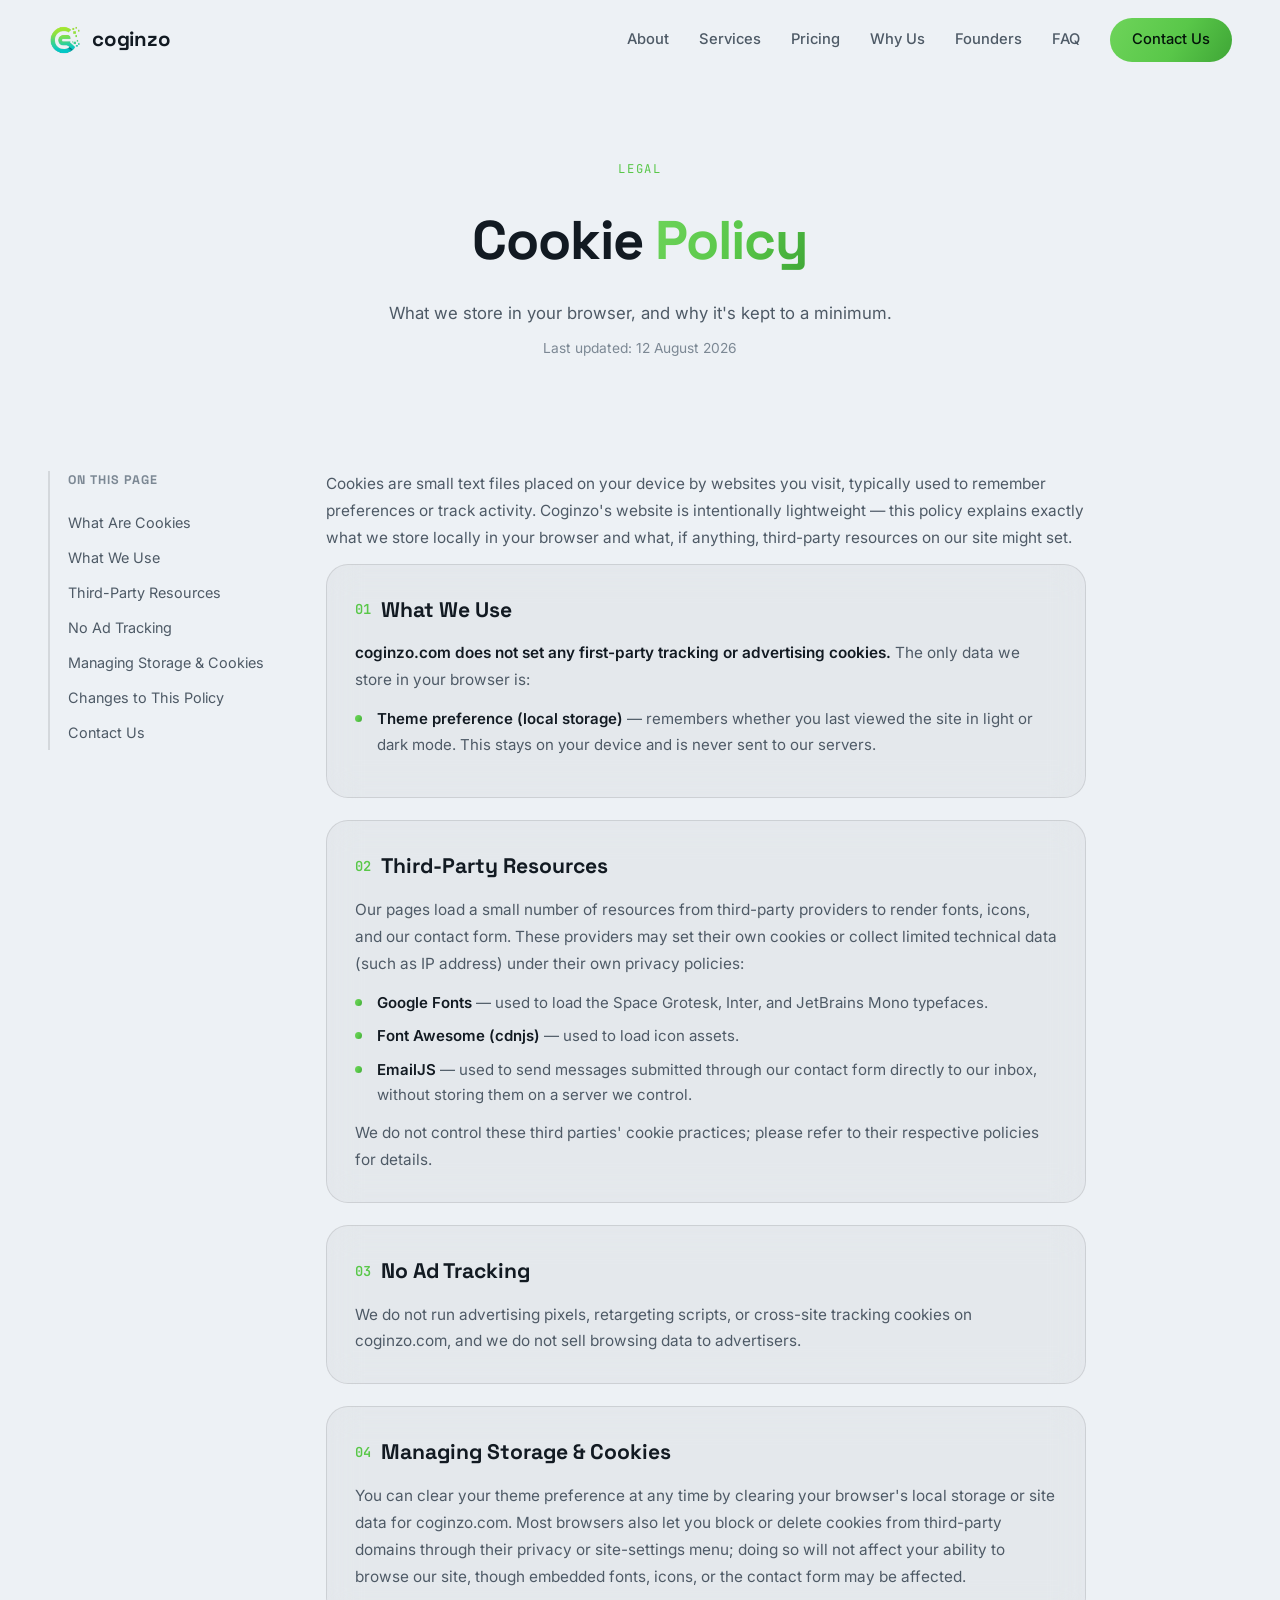
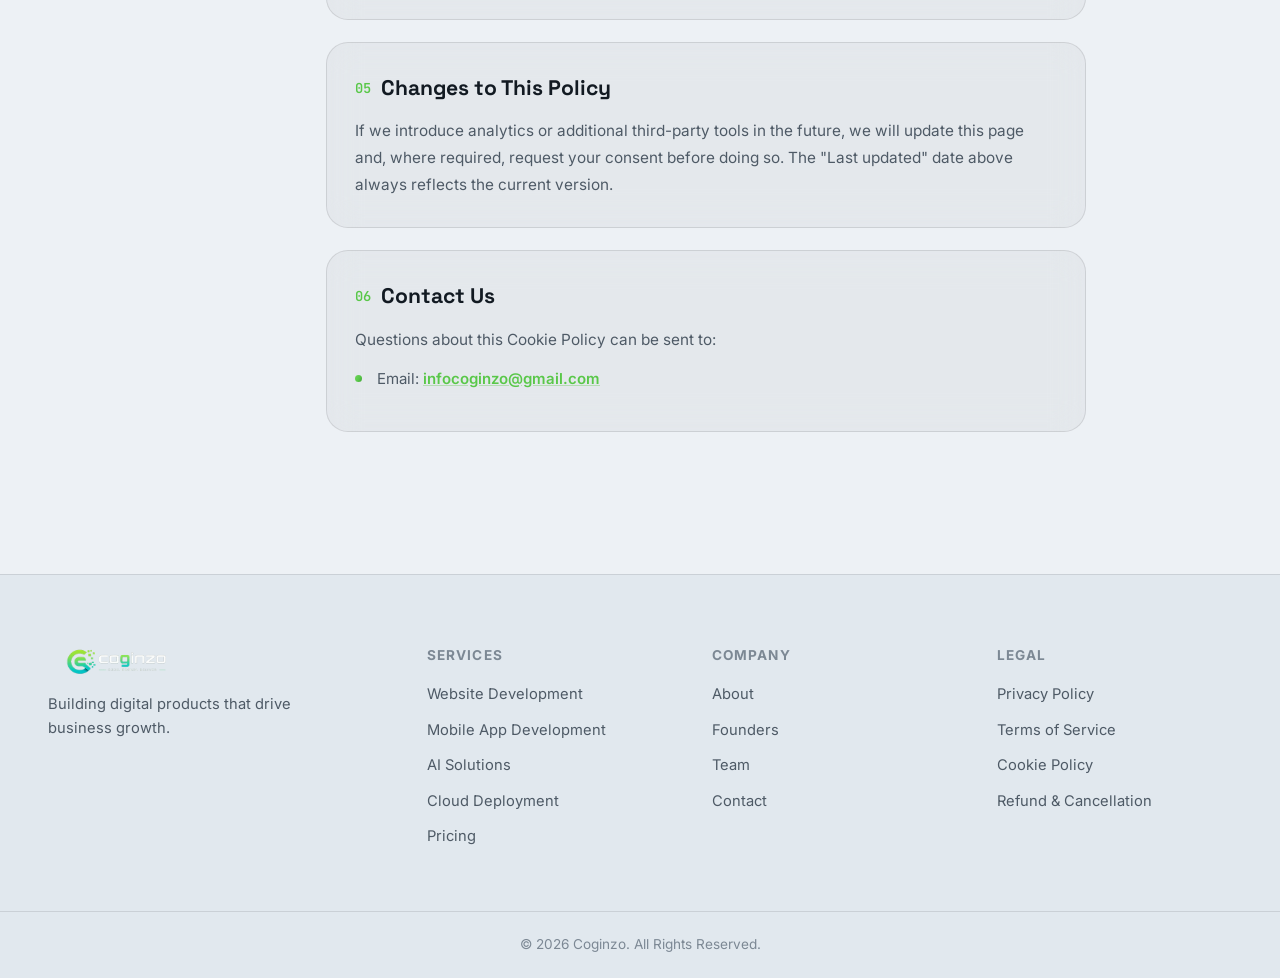
==== coginzo main/cookie-policy.html @ 34d9ed1b "Add files via upload" ====
<!DOCTYPE html>
<html lang="en">
<head>
<meta charset="UTF-8">
<meta name="viewport" content="width=device-width, initial-scale=1.0">
<script>
(function(){
  var saved = localStorage.getItem("coginzo-theme");
  var theme = saved || (window.matchMedia && window.matchMedia("(prefers-color-scheme: dark)").matches ? "dark" : "light");
  document.documentElement.setAttribute("data-theme", theme);
})();
</script>
<title>Cookie Policy | Coginzo</title>
<meta name="description" content="Learn what cookies and local storage Coginzo's website uses, why, and how to control them.">
<meta name="robots" content="index, follow">
<link rel="canonical" href="https://coginzo.com/cookie-policy.html">
<meta property="og:title" content="Cookie Policy | Coginzo">
<meta property="og:description" content="What cookies and local storage Coginzo's website uses, and how to control them.">
<meta property="og:type" content="website">
<meta property="og:url" content="https://coginzo.com/cookie-policy.html">
<meta property="og:image" content="https://coginzo.com/assets/logo/logo-icon-square.png">
<meta name="twitter:card" content="summary_large_image">
<meta name="twitter:title" content="Cookie Policy | Coginzo">
<meta name="twitter:description" content="What cookies and local storage Coginzo's website uses, and how to control them.">
<meta name="twitter:image" content="https://coginzo.com/assets/logo/logo-icon-square.png">
<link rel="icon" type="image/png" href="assets/logo/logo-icon-square.png">
<link rel="preconnect" href="https://fonts.googleapis.com">
<link rel="preconnect" href="https://fonts.gstatic.com" crossorigin>
<link href="https://fonts.googleapis.com/css2?family=Space+Grotesk:wght@400;500;600;700&family=Inter:wght@400;500;600;700;800&family=JetBrains+Mono:wght@400;500&display=swap" rel="stylesheet">
<link rel="stylesheet" href="https://cdnjs.cloudflare.com/ajax/libs/font-awesome/6.6.0/css/all.min.css">
<link rel="stylesheet" href="css/style.css">
<script type="application/ld+json">
{
  "@context": "https://schema.org",
  "@type": "BreadcrumbList",
  "itemListElement": [
    { "@type": "ListItem", "position": 1, "name": "Home", "item": "https://coginzo.com/" },
    { "@type": "ListItem", "position": 2, "name": "Cookie Policy", "item": "https://coginzo.com/cookie-policy.html" }
  ]
}
</script>
</head>
<body>

<div class="cursor-glow" id="cursorGlow" aria-hidden="true"></div>
<div class="scroll-progress" id="scrollProgress" aria-hidden="true"></div>

<div class="loader" id="loader" aria-hidden="true">
  <svg class="loader-mark" viewBox="0 0 60 60" fill="none">
    <circle cx="30" cy="30" r="26" stroke="url(#loaderGrad)" stroke-width="3" stroke-linecap="round" stroke-dasharray="140 200"/>
    <defs>
      <linearGradient id="loaderGrad" x1="0" y1="0" x2="60" y2="60">
        <stop offset="0%" stop-color="#6ED45A"/>
        <stop offset="55%" stop-color="#59C749"/>
        <stop offset="100%" stop-color="#3FA636"/>
      </linearGradient>
    </defs>
  </svg>
</div>

<!-- ============ NAV ============ -->
<header class="nav" id="siteNav">
  <div class="nav-inner">
    <a href="index.html#top" class="brand" aria-label="Coginzo home">
      <img src="assets/logo/logo-icon-square.png" alt="Coginzo" class="brand-mark">
      <span class="brand-word">coginzo</span>
    </a>

    <nav class="nav-links" id="navLinks">
      <a href="index.html#about">About</a>
      <a href="service.html#services">Services</a>
      <a href="service.html#pricing">Pricing</a>
      <a href="index.html#why">Why Us</a>
      <a href="index.html#founders">Founders</a>
      <a href="index.html#faq">FAQ</a>
      <a href="index.html#contact" class="nav-cta">Contact Us</a>
    </nav>

    <button class="menu-toggle" id="menuToggle" aria-label="Toggle menu" aria-expanded="false">
      <span></span><span></span><span></span>
    </button>
  </div>
</header>

<!-- ============ PAGE HERO ============ -->
<section class="page-hero container" id="top">
  <span class="eyebrow">Legal</span>
  <h1>Cookie <span class="grad-text">Policy</span></h1>
  <p>What we store in your browser, and why it's kept to a minimum.</p>
  <span class="legal-updated">Last updated: 12 August 2026</span>
</section>

<!-- ============ CONTENT ============ -->
<section class="section" style="padding-top:40px;">
  <div class="container">
    <div class="legal-layout">

      <aside class="legal-toc" data-reveal>
        <span>On this page</span>
        <a href="#what-are-cookies">What Are Cookies</a>
        <a href="#what-we-use">What We Use</a>
        <a href="#third-party">Third-Party Resources</a>
        <a href="#no-ad-tracking">No Ad Tracking</a>
        <a href="#manage">Managing Storage &amp; Cookies</a>
        <a href="#changes-cookie">Changes to This Policy</a>
        <a href="#contact-cookie">Contact Us</a>
      </aside>

      <article class="legal-content">

        <p class="legal-intro" id="what-are-cookies">Cookies are small text files placed on your device by websites you visit, typically used to remember preferences or track activity. Coginzo's website is intentionally lightweight — this policy explains exactly what we store locally in your browser and what, if anything, third-party resources on our site might set.</p>

        <div class="glass-card" id="what-we-use" data-reveal>
          <h2><span class="legal-num">01</span> What We Use</h2>
          <p><strong>coginzo.com does not set any first-party tracking or advertising cookies.</strong> The only data we store in your browser is:</p>
          <ul>
            <li><strong>Theme preference (local storage)</strong> — remembers whether you last viewed the site in light or dark mode. This stays on your device and is never sent to our servers.</li>
          </ul>
        </div>

        <div class="glass-card" id="third-party" data-reveal>
          <h2><span class="legal-num">02</span> Third-Party Resources</h2>
          <p>Our pages load a small number of resources from third-party providers to render fonts, icons, and our contact form. These providers may set their own cookies or collect limited technical data (such as IP address) under their own privacy policies:</p>
          <ul>
            <li><strong>Google Fonts</strong> — used to load the Space Grotesk, Inter, and JetBrains Mono typefaces.</li>
            <li><strong>Font Awesome (cdnjs)</strong> — used to load icon assets.</li>
            <li><strong>EmailJS</strong> — used to send messages submitted through our contact form directly to our inbox, without storing them on a server we control.</li>
          </ul>
          <p>We do not control these third parties' cookie practices; please refer to their respective policies for details.</p>
        </div>

        <div class="glass-card" id="no-ad-tracking" data-reveal>
          <h2><span class="legal-num">03</span> No Ad Tracking</h2>
          <p>We do not run advertising pixels, retargeting scripts, or cross-site tracking cookies on coginzo.com, and we do not sell browsing data to advertisers.</p>
        </div>

        <div class="glass-card" id="manage" data-reveal>
          <h2><span class="legal-num">04</span> Managing Storage &amp; Cookies</h2>
          <p>You can clear your theme preference at any time by clearing your browser's local storage or site data for coginzo.com. Most browsers also let you block or delete cookies from third-party domains through their privacy or site-settings menu; doing so will not affect your ability to browse our site, though embedded fonts, icons, or the contact form may be affected.</p>
        </div>

        <div class="glass-card" id="changes-cookie" data-reveal>
          <h2><span class="legal-num">05</span> Changes to This Policy</h2>
          <p>If we introduce analytics or additional third-party tools in the future, we will update this page and, where required, request your consent before doing so. The "Last updated" date above always reflects the current version.</p>
        </div>

        <div class="glass-card" id="contact-cookie" data-reveal>
          <h2><span class="legal-num">06</span> Contact Us</h2>
          <p>Questions about this Cookie Policy can be sent to:</p>
          <ul>
            <li>Email: <a href="mailto:infocoginzo@gmail.com">infocoginzo@gmail.com</a></li>
          </ul>
        </div>

      </article>
    </div>
  </div>
</section>

<!-- ============ FOOTER ============ -->
<footer class="footer">
  <div class="container footer-grid">
    <div class="footer-brand">
      <a href="index.html#top" class="brand">
        <img src="assets/logo/logo-horizontal.png" alt="Coginzo — Code. Design. Deliver." class="footer-logo">
      </a>
      <p>Building digital products that drive business growth.</p>
    </div>

    <div class="footer-links">
      <h4>Services</h4>
      <a href="service.html#services">Website Development</a>
      <a href="service.html#services">Mobile App Development</a>
      <a href="service.html#services">AI Solutions</a>
      <a href="service.html#services">Cloud Deployment</a>
      <a href="service.html#pricing">Pricing</a>
    </div>

    <div class="footer-links">
      <h4>Company</h4>
      <a href="index.html#about">About</a>
      <a href="index.html#founders">Founders</a>
      <a href="index.html#team">Team</a>
      <a href="index.html#contact">Contact</a>
    </div>

    <div class="footer-links">
      <h4>Legal</h4>
      <a href="privacy-policy.html">Privacy Policy</a>
      <a href="terms-of-service.html">Terms of Service</a>
      <a href="cookie-policy.html">Cookie Policy</a>
      <a href="refund-policy.html">Refund &amp; Cancellation</a>
    </div>
  </div>
  <div class="footer-bottom">
    <div class="container">
      <p>© 2026 Coginzo. All Rights Reserved.</p>
    </div>
  </div>
</footer>

<button class="back-to-top" id="backToTop" aria-label="Back to top">↑</button>

<script src="js/script.js"></script>
</body>
</html>
---- coginzo main/css/style.css ----
/* ===================== Tokens ===================== */
:root{
  --bg: #EDF1F5;
  --bg-rgb: 237,241,245;
  --bg-alt: #E1E8EE;
  --surface: rgba(0,0,0,0.035);
  --surface-strong: rgba(0,0,0,0.06);
  --border: rgba(0,0,0,0.1);
  --text: #121A22;
  --text-dim: #4E5A66;
  --text-faint: #7C8894;
  --neon: #6ED45A;
  --emerald: #59C749;
  --cyan: #3FA636;
  --grad: linear-gradient(120deg, var(--neon) 0%, var(--emerald) 55%, var(--cyan) 100%);
  --grad-soft: linear-gradient(120deg, rgba(89,199,73,0.16), rgba(63,166,54,0.16));
  --radius-lg: 22px;
  --radius-md: 14px;
  --radius-sm: 9px;
  --font-display: 'Space Grotesk', 'Inter', sans-serif;
  --font-body: 'Inter', sans-serif;
  --font-mono: 'JetBrains Mono', monospace;
  --shadow-glow: 0 0 60px rgba(89,199,73,0.14);
  --ease: cubic-bezier(.19,1,.22,1);
}

[data-theme="dark"]{
  --bg: #090909;
  --bg-rgb: 9,9,9;
  --bg-alt: #0d0f0d;
  --surface: rgba(255,255,255,0.035);
  --surface-strong: rgba(255,255,255,0.06);
  --border: rgba(255,255,255,0.09);
  --text: #f5f7f5;
  --text-dim: #a3aba3;
  --text-faint: #6f766f;
}

*{box-sizing:border-box; margin:0; padding:0;}
html{scroll-behavior:smooth;}
@media (prefers-reduced-motion: reduce){
  html{scroll-behavior:auto;}
  *{animation-duration:0.001ms !important; animation-iteration-count:1 !important; transition-duration:0.001ms !important; scroll-behavior:auto !important;}
}

body{
  background:var(--bg);
  color:var(--text);
  font-family:var(--font-body);
  line-height:1.6;
  overflow-x:hidden;
  -webkit-font-smoothing:antialiased;
  transition:background 0.35s var(--ease), color 0.35s var(--ease);
}

img{max-width:100%; display:block;}
a{color:inherit; text-decoration:none;}
ul{list-style:none;}
button{font-family:inherit; cursor:pointer; border:none; background:none; color:inherit;}
input,textarea{font-family:inherit;}

.container{max-width:1240px; margin:0 auto; padding:0 28px;}
.container-narrow{max-width:820px;}

::selection{background:var(--emerald); color:#03170a;}

:focus-visible{
  outline:2px solid var(--neon);
  outline-offset:3px;
  border-radius:4px;
}

/* ===================== Utility ===================== */
.grad-text{
  background:var(--grad);
  -webkit-background-clip:text;
  background-clip:text;
  color:transparent;
}

.btn{
  display:inline-flex; align-items:center; justify-content:center;
  padding:14px 30px;
  border-radius:100px;
  font-weight:600;
  font-size:0.95rem;
  letter-spacing:0.01em;
  transition:transform 0.35s var(--ease), box-shadow 0.35s var(--ease), background 0.35s var(--ease);
  white-space:nowrap;
}
.btn-primary{
  background:var(--grad);
  color:#04150a;
  box-shadow:0 0 0 0 rgba(89,199,73,0);
}
.btn-primary:hover{
  transform:translateY(-2px);
  box-shadow:0 12px 34px rgba(89,199,73,0.28);
}
.btn-ghost{
  background:var(--surface);
  border:1px solid var(--border);
  color:var(--text);
  backdrop-filter:blur(12px);
}
.btn-ghost:hover{
  border-color:rgba(110,212,90,0.4);
  transform:translateY(-2px);
}
.btn-full{width:100%;}

.glass-card{
  background:var(--surface);
  border:1px solid var(--border);
  border-radius:var(--radius-lg);
  backdrop-filter:blur(16px);
  -webkit-backdrop-filter:blur(16px);
  transition:transform 0.4s var(--ease), border-color 0.4s var(--ease), background 0.4s var(--ease);
}

/* ===================== Reveal on scroll ===================== */
[data-reveal]{
  opacity:0;
  transform:translateY(26px);
  transition:opacity 0.8s var(--ease), transform 0.8s var(--ease);
}
[data-reveal].in-view{
  opacity:1;
  transform:translateY(0);
}

/* ===================== Cursor glow ===================== */
.cursor-glow{
  position:fixed;
  width:420px; height:420px;
  border-radius:50%;
  pointer-events:none;
  z-index:2;
  background:radial-gradient(circle, rgba(89,199,73,0.10) 0%, rgba(63,166,54,0.05) 40%, transparent 70%);
  transform:translate(-50%,-50%);
  left:-500px; top:-500px;
  transition:left 0.12s linear, top 0.12s linear;
}
@media (max-width:900px){ .cursor-glow{display:none;} }

/* ===================== Scroll progress ===================== */
.scroll-progress{
  position:fixed; top:0; left:0; height:3px; width:0%;
  background:var(--grad);
  z-index:1000;
  transition:width 0.1s linear;
}

/* ===================== Loader ===================== */
.loader{
  position:fixed; inset:0; background:var(--bg);
  display:flex; align-items:center; justify-content:center;
  z-index:9999;
  transition:opacity 0.6s var(--ease), visibility 0.6s var(--ease);
}
.loader.hidden{opacity:0; visibility:hidden;}
.loader-mark{width:60px; height:60px; animation:spin 1.1s linear infinite;}
@keyframes spin{to{transform:rotate(360deg);}}

/* ===================== Nav ===================== */
.nav{
  position:fixed; top:0; left:0; right:0; z-index:500;
  padding:18px 0;
  transition:padding 0.35s var(--ease), background 0.35s var(--ease), border-color 0.35s var(--ease);
  border-bottom:1px solid transparent;
}
.nav.scrolled{
  padding:12px 0;
  background:rgba(var(--bg-rgb),0.72);
  backdrop-filter:blur(18px);
  -webkit-backdrop-filter:blur(18px);
  border-bottom:1px solid var(--border);
}
.nav-inner{
  max-width:1240px; margin:0 auto; padding:0 28px;
  display:flex; align-items:center; justify-content:space-between;
}
.brand{display:flex; align-items:center; gap:10px;}
.brand-mark{width:34px; height:34px; flex-shrink:0; object-fit:cover; border-radius:8px;}
.brand-word{font-family:var(--font-display); font-weight:700; font-size:1.28rem; letter-spacing:-0.01em;}
.footer-logo{height:34px; width:auto; object-fit:contain; border-radius:6px;}

.nav-links{display:flex; align-items:center; gap:30px;}
.nav-links a{
  font-size:0.92rem; color:var(--text-dim); font-weight:500;
  transition:color 0.25s var(--ease);
  position:relative;
}
.nav-links a:not(.nav-cta):after{
  content:''; position:absolute; left:0; bottom:-6px; width:0; height:1px;
  background:var(--grad); transition:width 0.3s var(--ease);
}
.nav-links a:not(.nav-cta):hover{color:var(--text);}
.nav-links a:not(.nav-cta):hover:after{width:100%;}
.nav-cta{
  background:var(--grad); color:#04150a !important; padding:10px 22px;
  border-radius:100px; font-weight:600;
}
.nav-cta:hover{transform:translateY(-2px);}

.theme-toggle{
  display:flex; align-items:center; justify-content:center;
  width:38px; height:38px; margin-left:14px; flex-shrink:0;
  border:1px solid var(--border); border-radius:50%;
  background:var(--surface); color:var(--text);
  transition:background 0.3s var(--ease), border-color 0.3s var(--ease), transform 0.3s var(--ease);
  position:relative;
}
.theme-toggle:hover{border-color:rgba(89,199,73,0.5); transform:translateY(-1px);}
.theme-icon{width:18px; height:18px; position:absolute; transition:opacity 0.25s var(--ease), transform 0.35s var(--ease);}
.theme-icon-moon{opacity:0; transform:rotate(-60deg) scale(0.6);}
.theme-icon-sun{opacity:1; transform:rotate(0deg) scale(1);}
[data-theme="dark"] .theme-icon-sun{opacity:0; transform:rotate(60deg) scale(0.6);}
[data-theme="dark"] .theme-icon-moon{opacity:1; transform:rotate(0deg) scale(1);}

.menu-toggle{
  display:none; flex-direction:column; gap:5px; width:26px; padding:6px;
}
.menu-toggle span{width:100%; height:2px; background:var(--text); border-radius:2px; transition:transform 0.3s var(--ease), opacity 0.3s var(--ease);}
.menu-toggle.open span:nth-child(1){transform:translateY(7px) rotate(45deg);}
.menu-toggle.open span:nth-child(2){opacity:0;}
.menu-toggle.open span:nth-child(3){transform:translateY(-7px) rotate(-45deg);}

/* ===================== Hero ===================== */
.hero{
  position:relative;
  min-height:100vh;
  display:flex; align-items:center;
  padding:140px 0 80px;
  overflow:hidden;
}
.hero-bg{position:absolute; inset:0; z-index:0;}
.hero-glow{
  position:absolute; border-radius:50%; filter:blur(90px); opacity:0.5;
  animation:drift 14s ease-in-out infinite alternate;
}
.glow-1{width:520px; height:520px; background:radial-gradient(circle, rgba(110,212,90,0.35), transparent 70%); top:-120px; left:-100px;}
.glow-2{width:600px; height:600px; background:radial-gradient(circle, rgba(63,166,54,0.28), transparent 70%); bottom:-160px; right:-140px; animation-delay:-6s;}
@keyframes drift{
  0%{transform:translate(0,0) scale(1);}
  100%{transform:translate(30px,-20px) scale(1.08);}
}
#particleCanvas{position:absolute; inset:0; width:100%; height:100%;}

.hero-inner{
  position:relative; z-index:2;
  display:grid; grid-template-columns:1.1fr 0.9fr; gap:60px; align-items:center;
}
.eyebrow{
  display:inline-block; font-family:var(--font-mono); font-size:0.76rem; letter-spacing:0.14em;
  text-transform:uppercase; color:var(--emerald); margin-bottom:18px;
}
.hero h1{
  font-family:var(--font-display); font-size:clamp(2.4rem, 5vw, 3.9rem);
  font-weight:700; line-height:1.08; letter-spacing:-0.02em; margin-bottom:22px;
}
.hero-sub{
  color:var(--text-dim); font-size:1.08rem; max-width:520px; margin-bottom:34px;
}
.hero-actions{display:flex; gap:16px; flex-wrap:wrap; margin-bottom:48px;}
.hero-trust{display:flex; gap:40px;}
.trust-item{display:flex; flex-direction:column;}
.trust-item strong{font-family:var(--font-display); font-size:1.6rem; background:var(--grad); -webkit-background-clip:text; background-clip:text; color:transparent;}
.trust-item span{font-size:0.82rem; color:var(--text-faint); margin-top:2px;}
a.trust-item{text-decoration:none; cursor:pointer; transition:transform .2s ease, opacity .2s ease;}
a.trust-item:hover{transform:translateY(-2px); opacity:0.85;}
a.trust-item:focus-visible{outline:2px solid var(--accent, #7c5cff); outline-offset:4px; border-radius:4px;}

.hero-visual{position:relative; display:flex; align-items:center; justify-content:center; height:460px;}
.orbit-wrap{position:relative; width:340px; height:340px;}
.orbit-ring{
  position:absolute; inset:0; border:1px solid var(--border); border-radius:50%;
}
.ring-1{animation:spin 22s linear infinite;}
.ring-2{inset:38px; animation:spin 30s linear infinite reverse;}
.ring-3{inset:76px; animation:spin 18s linear infinite;}
.ring-1{border-color:rgba(110,212,90,0.22);}
.ring-2{border-color:rgba(89,199,73,0.18);}
.ring-3{border-color:rgba(63,166,54,0.22);}
.orbit-core{
  position:absolute; inset:0; display:flex; align-items:center; justify-content:center;
}
.core-mark{
  width:150px; height:150px; object-fit:cover; border-radius:50%;
  filter:drop-shadow(0 0 40px rgba(89,199,73,0.35));
  animation:pulse 3.4s ease-in-out infinite;
  border:1px solid rgba(110,212,90,0.25);
}
@keyframes pulse{
  0%,100%{transform:scale(1);}
  50%{transform:scale(1.05);}
}
.float-icon{
  position:absolute; width:44px; height:44px; border-radius:50%;
  background:var(--surface); border:1px solid var(--border); backdrop-filter:blur(10px);
  display:flex; align-items:center; justify-content:center; font-size:1.1rem;
  color:var(--emerald); animation:float 6s ease-in-out infinite;
}
.icon-a{top:0; left:10%; animation-delay:0s;}
.icon-b{top:14%; right:0; animation-delay:-1.2s;}
.icon-c{bottom:10%; right:6%; animation-delay:-2.4s;}
.icon-d{bottom:0; left:16%; animation-delay:-3.6s;}
.icon-e{top:46%; left:-6%; animation-delay:-4.8s;}
@keyframes float{
  0%,100%{transform:translateY(0);}
  50%{transform:translateY(-14px);}
}

.scroll-cue{
  position:absolute; bottom:28px; left:50%; transform:translateX(-50%);
  width:26px; height:42px; border:1px solid var(--border); border-radius:20px;
  display:flex; justify-content:center; padding-top:8px; z-index:2;
}
.scroll-cue span{width:4px; height:8px; border-radius:2px; background:var(--grad); animation:scrollcue 1.8s ease-in-out infinite;}
@keyframes scrollcue{
  0%{transform:translateY(0); opacity:1;}
  100%{transform:translateY(14px); opacity:0;}
}

/* ===================== Section shell ===================== */
.section{padding:120px 0;}
.section-alt{background:var(--bg-alt);}
.section-head{max-width:640px; margin-bottom:56px;}
.section-head h2{
  font-family:var(--font-display); font-size:clamp(1.9rem, 3.4vw, 2.7rem);
  font-weight:700; letter-spacing:-0.015em; margin-top:8px;
}
.section-sub{color:var(--text-dim); margin-top:14px; font-size:1.02rem;}

/* ===================== About ===================== */
.about-grid{display:grid; grid-template-columns:1fr 1fr; gap:50px; align-items:start; margin-bottom:48px;}
.about-lead{font-size:1.2rem; color:var(--text-dim); line-height:1.75;}
.about-cards{display:grid; gap:20px;}
.glass-card{padding:28px;}
.card-label{
  display:inline-block; font-family:var(--font-mono); font-size:0.74rem; letter-spacing:0.1em;
  text-transform:uppercase; color:var(--cyan); margin-bottom:10px;
}
.glass-card p{color:var(--text-dim); font-size:1rem;}
.glass-card:hover{transform:translateY(-4px); border-color:rgba(110,212,90,0.3);}

.values-row{display:flex; flex-wrap:wrap; gap:12px;}
.value-pill{
  padding:9px 20px; border-radius:100px; border:1px solid var(--border);
  background:var(--surface); font-size:0.88rem; color:var(--text-dim);
  transition:all 0.3s var(--ease);
}
.value-pill:hover{border-color:rgba(63,166,54,0.4); color:var(--text);}

/* ===================== Grids ===================== */
.grid{display:grid; gap:22px;}
.grid-5{grid-template-columns:repeat(5, 1fr);}
.grid-4{grid-template-columns:repeat(4, 1fr);}
.grid-3{grid-template-columns:repeat(3, 1fr);}

.service-card, .why-card{
  background:var(--surface); border:1px solid var(--border); border-radius:var(--radius-md);
  padding:26px 22px; transition:transform 0.4s var(--ease), border-color 0.4s var(--ease), background 0.4s var(--ease);
  position:relative; overflow:hidden;
}
.service-card:before{
  content:''; position:absolute; inset:0; background:var(--grad-soft); opacity:0;
  transition:opacity 0.4s var(--ease);
}
.service-card:hover, .why-card:hover{
  transform:translateY(-6px); border-color:rgba(110,212,90,0.35);
  background:var(--surface-strong);
}
.service-card:hover:before{opacity:1;}
.service-icon, .why-icon{
  width:44px; height:44px; border-radius:12px; margin-bottom:16px;
  background:var(--grad); display:flex; align-items:center; justify-content:center;
  font-size:1.2rem; color:#04150a; position:relative; z-index:1;
}
.service-card h3, .why-card h3{font-family:var(--font-display); font-size:1.06rem; margin-bottom:8px; position:relative; z-index:1;}
.service-card p, .why-card p{font-size:0.9rem; color:var(--text-dim); position:relative; z-index:1;}

/* ===================== Tech ===================== */
.tech-groups{display:grid; gap:34px;}
.tech-group-title{
  font-family:var(--font-mono); font-size:0.78rem; letter-spacing:0.1em; text-transform:uppercase;
  color:var(--text-faint); margin-bottom:16px;
}
.tech-chips{display:flex; flex-wrap:wrap; gap:12px;}
.tech-chip{
  display:flex; align-items:center; gap:9px;
  padding:11px 18px; border-radius:12px; border:1px solid var(--border); background:var(--surface);
  font-size:0.9rem; font-weight:500; transition:transform 0.3s var(--ease), border-color 0.3s var(--ease);
}
.tech-chip:hover{transform:translateY(-3px) scale(1.03); border-color:rgba(63,166,54,0.4);}
.tech-dot{width:8px; height:8px; border-radius:50%; background:var(--grad); flex-shrink:0;}

/* ===================== Founders ===================== */
.founders-grid{display:grid; grid-template-columns:repeat(3, 1fr); gap:26px;}
.founder-card{
  background:var(--surface); border:1px solid var(--border); border-radius:var(--radius-lg);
  padding:38px 28px; text-align:center; transition:transform 0.4s var(--ease), border-color 0.4s var(--ease);
}
.founder-card:hover{transform:translateY(-6px); border-color:rgba(110,212,90,0.35);}
.founder-photo{
  width:140px; height:170px; border-radius:12px; margin:0 auto 20px;
  display:flex; align-items:center; justify-content:center;
  background:var(--bg); position:relative;
  font-family:var(--font-display); font-size:1.5rem; font-weight:700;
}
.founder-photo:before{
  content:''; position:absolute; inset:-3px; border-radius:14px;
  background:var(--grad); z-index:-1; filter:blur(6px); opacity:0.7;
}
.founder-photo span{
  width:100%; height:100%; border-radius:10px; background:var(--bg-alt);
  display:flex; align-items:center; justify-content:center;
  background:var(--grad); -webkit-background-clip:text; background-clip:text; color:transparent;
  border:1px solid var(--border);
}
.founder-photo img{
  width:100%; height:100%; border-radius:10px; object-fit:cover;
  border:1px solid var(--border); display:block;
}
.founder-photo[data-portfolio]{cursor:pointer;}
.founder-photo[data-portfolio]:hover img{filter:brightness(0.9);}
.founder-photo[data-portfolio]:active img{filter:brightness(0.8);}
.founder-card h3{font-family:var(--font-display); font-size:1.15rem; margin-bottom:6px;}
.founder-role{display:block; color:var(--emerald); font-size:0.88rem; font-weight:600; margin-bottom:4px;}
.founder-stake{display:block; font-family:var(--font-mono); font-size:0.78rem; color:var(--text-faint); margin-bottom:18px;}
.founder-resp{display:flex; flex-direction:column; gap:8px; text-align:left; border-top:1px solid var(--border); padding-top:18px;}
.founder-resp li{font-size:0.88rem; color:var(--text-dim); position:relative; padding-left:16px;}
.founder-resp li:before{content:''; position:absolute; left:0; top:8px; width:6px; height:6px; border-radius:50%; background:var(--grad);}

.founders-grid-big{grid-template-columns:repeat(2, 1fr); max-width:760px; margin:0 auto; gap:36px;}
.founder-card-big{padding:52px 40px;}
.founder-card-big .founder-photo{width:190px; height:230px; margin-bottom:26px;}
.founder-card-big h3{font-size:1.4rem; margin-bottom:8px;}
.founder-card-big .founder-role{font-size:1rem;}

/* ===================== Timeline ===================== */
.timeline{display:grid; grid-template-columns:repeat(7, 1fr); gap:16px;}
.timeline-step{
  background:var(--surface); border:1px solid var(--border); border-radius:var(--radius-md);
  padding:22px 16px; text-align:left; position:relative;
}
.timeline-num{
  font-family:var(--font-mono); font-size:0.75rem; color:var(--cyan); display:block; margin-bottom:10px;
}
.timeline-step h4{font-family:var(--font-display); font-size:0.98rem;}
.timeline-step:not(:last-child):after{
  content:''; position:absolute; top:50%; right:-16px; width:16px; height:1px;
  background:linear-gradient(90deg, var(--emerald), transparent);
  display:none;
}
@media(min-width:900px){ .timeline-step:not(:last-child):after{display:block;} }

/* ===================== Stats band ===================== */
.stats-band{
  padding:70px 0; background:var(--bg-alt); border-top:1px solid var(--border); border-bottom:1px solid var(--border);
}
.stats-grid{display:grid; grid-template-columns:repeat(4, 1fr); text-align:center; gap:20px;}
.stat-num{
  display:block; font-family:var(--font-display); font-size:clamp(2.2rem, 4vw, 3.2rem); font-weight:700;
  background:var(--grad); -webkit-background-clip:text; background-clip:text; color:transparent;
}
.stat-label{display:block; color:var(--text-dim); font-size:0.92rem; margin-top:6px;}

/* ===================== Testimonials ===================== */
.testi-card p{font-size:1rem; color:var(--text-dim); margin-bottom:24px; font-style:italic;}
.testi-author{display:flex; align-items:center; gap:12px;}
.testi-avatar{
  width:40px; height:40px; border-radius:50%; background:var(--grad); color:#04150a;
  display:flex; align-items:center; justify-content:center; font-weight:700; font-size:0.85rem; flex-shrink:0;
}
.testi-author strong{display:block; font-size:0.92rem;}
.testi-author small{color:var(--text-faint); font-size:0.8rem;}

/* ===================== FAQ ===================== */
.faq-list{display:flex; flex-direction:column; gap:14px;}
.faq-item{
  background:var(--surface); border:1px solid var(--border); border-radius:var(--radius-md);
  overflow:hidden; transition:border-color 0.3s var(--ease);
}
.faq-item.open{border-color:rgba(110,212,90,0.35);}
.faq-q{
  width:100%; display:flex; align-items:center; justify-content:space-between; gap:16px;
  padding:20px 24px; text-align:left; font-weight:600; font-size:0.98rem;
}
.faq-q .plus{font-size:1.3rem; color:var(--emerald); transition:transform 0.3s var(--ease); flex-shrink:0;}
.faq-item.open .plus{transform:rotate(45deg);}
.faq-a{
  max-height:0; overflow:hidden; transition:max-height 0.4s var(--ease), padding 0.4s var(--ease);
  padding:0 24px; color:var(--text-dim); font-size:0.92rem;
}
.faq-item.open .faq-a{max-height:200px; padding:0 24px 22px;}

/* ===================== Contact ===================== */
.contact-grid{display:grid; grid-template-columns:0.9fr 1.1fr; gap:40px; align-items:start;}
.contact-card{padding:48px 40px;}
.contact-card h3{font-family:var(--font-display); font-size:1.75rem; margin-bottom:30px;}
.contact-list{display:flex; flex-direction:column; gap:24px; margin-bottom:36px;}
.ci-label{
  display:block; font-family:var(--font-mono); font-size:0.8rem; letter-spacing:0.08em; text-transform:uppercase;
  color:var(--text-faint); margin-bottom:6px;
}
.contact-list li{font-size:1.1rem;}
.contact-list a{color:var(--text); transition:color 0.25s var(--ease);}
.contact-list a:hover{color:var(--emerald);}
.social-row{display:flex; gap:16px;}
.social-btn{
  width:52px; height:52px; border-radius:50%; border:1px solid var(--border);
  display:flex; align-items:center; justify-content:center; font-size:1.15rem; font-weight:700;
  text-transform:uppercase; transition:all 0.3s var(--ease);
}
.social-btn:hover{border-color:rgba(63,166,54,0.5); transform:translateY(-3px); color:var(--cyan);}

.contact-form{padding:44px 40px; display:flex; flex-direction:column; gap:22px;}
.form-row{display:grid; grid-template-columns:1fr 1fr; gap:20px;}
.field{display:flex; flex-direction:column; gap:8px;}
.field label{font-size:0.9rem; color:var(--text-dim);}
.field input, .field textarea{
  background:var(--surface); border:1px solid var(--border); border-radius:var(--radius-sm);
  padding:14px 16px; color:var(--text); font-size:1rem; transition:border-color 0.3s var(--ease), background 0.3s var(--ease);
  resize:vertical;
}
.field input:focus, .field textarea:focus{
  border-color:rgba(110,212,90,0.5); background:var(--surface-strong); outline:none;
}
.form-success{
  display:none; text-align:center; color:var(--emerald); font-size:0.92rem; padding-top:6px;
}
.form-success.show{display:block;}

/* ===================== Footer ===================== */
.footer{background:var(--bg-alt); padding-top:70px; border-top:1px solid var(--border);}
.footer-grid{display:grid; grid-template-columns:1.4fr 1fr 1fr 1fr; gap:50px; padding-bottom:50px;}
.footer-brand p{color:var(--text-dim); margin-top:14px; font-size:0.92rem; max-width:280px;}
.footer-links h4{font-size:0.85rem; text-transform:uppercase; letter-spacing:0.08em; color:var(--text-faint); margin-bottom:16px;}
.footer-links a{display:block; color:var(--text-dim); font-size:0.92rem; margin-bottom:12px; transition:color 0.25s var(--ease);}
.footer-links a:hover{color:var(--emerald);}
.footer-bottom{border-top:1px solid var(--border); padding:22px 0;}
.footer-bottom p{color:var(--text-faint); font-size:0.85rem; text-align:center;}

/* ===================== Back to top ===================== */
.back-to-top{
  position:fixed; bottom:26px; right:26px; width:46px; height:46px; border-radius:50%;
  background:var(--grad); color:#04150a; font-size:1.1rem; font-weight:700;
  display:flex; align-items:center; justify-content:center;
  opacity:0; visibility:hidden; transform:translateY(10px);
  transition:opacity 0.35s var(--ease), transform 0.35s var(--ease), visibility 0.35s;
  z-index:400; box-shadow:0 8px 26px rgba(89,199,73,0.25);
}
.back-to-top.show{opacity:1; visibility:visible; transform:translateY(0);}

/* ===================== Page Header (sub-pages) ===================== */
.page-hero{padding:160px 0 70px; text-align:center;}
.page-hero .eyebrow{display:block;}
.page-hero h1{
  font-family:var(--font-display); font-size:clamp(2.2rem, 4.6vw, 3.4rem);
  font-weight:700; letter-spacing:-0.02em; margin:10px 0 16px;
}
.page-hero p{color:var(--text-dim); font-size:1.05rem; max-width:640px; margin:0 auto;}

/* ===================== Pricing ===================== */
.pricing-grid{display:grid; grid-template-columns:repeat(3, 1fr); gap:26px; align-items:stretch;}
.pricing-card{
  padding:38px 30px; display:flex; flex-direction:column; position:relative;
}
.pricing-card.featured{border-color:rgba(110,212,90,0.5); background:var(--surface-strong);}
.pricing-badge{
  position:absolute; top:-14px; left:50%; transform:translateX(-50%);
  background:var(--grad); color:#04150a; font-size:0.72rem; font-weight:700;
  letter-spacing:0.06em; text-transform:uppercase; padding:6px 16px; border-radius:100px;
  white-space:nowrap;
}
.pricing-tier{
  font-family:var(--font-mono); font-size:0.76rem; letter-spacing:0.1em; text-transform:uppercase;
  color:var(--emerald); margin-bottom:10px;
}
.pricing-name{font-family:var(--font-display); font-size:1.32rem; font-weight:700; margin-bottom:14px;}
.pricing-price{font-family:var(--font-display); font-size:2.1rem; font-weight:700; margin-bottom:14px;}
.pricing-price span{font-size:0.9rem; color:var(--text-dim); font-weight:500;}
.pricing-desc{color:var(--text-dim); font-size:0.9rem; margin-bottom:24px;}
.pricing-features{display:flex; flex-direction:column; gap:12px; margin-bottom:28px; flex:1;}
.pricing-features li{display:flex; align-items:flex-start; gap:10px; font-size:0.9rem; color:var(--text-dim);}
.pricing-features li:before{content:'✓'; color:var(--emerald); font-weight:700; flex-shrink:0;}
.pricing-note{text-align:center; color:var(--text-faint); font-size:0.88rem; margin-top:34px;}
.pricing-cat-note{text-align:center; color:var(--text-dim); font-size:0.86rem; margin-top:20px; font-style:italic;}
.pricing-cat-note:empty{display:none;}

.pricing-tabs{
  display:flex; flex-wrap:wrap; justify-content:center; gap:10px; margin-bottom:36px;
}
.pricing-tab{
  padding:10px 20px; border-radius:100px; border:1px solid var(--border);
  background:var(--surface); color:var(--text-dim); font-size:0.88rem; font-weight:600;
  transition:all 0.25s var(--ease);
}
.pricing-tab:hover{border-color:rgba(110,212,90,0.4); color:var(--text);}
.pricing-tab.active{
  background:var(--grad); color:#04150a; border-color:transparent;
}

/* ===================== Hosting table ===================== */
.hosting-table-card{padding:8px; overflow-x:auto;}
.hosting-table{width:100%; border-collapse:collapse; min-width:560px;}
.hosting-table th, .hosting-table td{
  text-align:left; padding:14px 18px; font-size:0.9rem; border-bottom:1px solid var(--border);
}
.hosting-table th{
  font-family:var(--font-mono); font-size:0.72rem; letter-spacing:0.08em; text-transform:uppercase;
  color:var(--emerald); font-weight:600;
}
.hosting-table td{color:var(--text-dim);}
.hosting-table td:first-child{color:var(--text); font-weight:500;}
.hosting-table tbody tr:last-child td{border-bottom:none;}

/* ===================== General terms ===================== */
.terms-list{padding:34px 36px; display:flex; flex-direction:column; gap:16px;}
.terms-list li{
  position:relative; padding-left:26px; color:var(--text-dim); font-size:0.94rem; line-height:1.65;
}
.terms-list li:before{
  content:'—'; position:absolute; left:0; color:var(--emerald); font-weight:700;
}

/* ===================== Responsive ===================== */
@media (max-width:1080px){
  .grid-5{grid-template-columns:repeat(3, 1fr);}
  .grid-4{grid-template-columns:repeat(2, 1fr);}
  .timeline{grid-template-columns:repeat(4, 1fr);}
  .pricing-grid{grid-template-columns:1fr; max-width:460px; margin:0 auto;}
}

@media (max-width:900px){
  .nav-links{
    position:fixed; top:0; right:0; height:100vh; width:min(320px, 84vw);
    background:rgba(var(--bg-rgb),0.98); backdrop-filter:blur(20px);
    flex-direction:column; align-items:flex-start; justify-content:center; gap:26px;
    padding:40px; border-left:1px solid var(--border);
    transform:translateX(100%); transition:transform 0.4s var(--ease);
  }
  .nav-links.open{transform:translateX(0);}
  .nav-links a{font-size:1.05rem;}
  .menu-toggle{display:flex;}

  .hero-inner{grid-template-columns:1fr; text-align:left;}
  .hero-visual{height:320px; order:-1;}
  .hero-trust{gap:28px;}

  .about-grid{grid-template-columns:1fr;}
  .grid-3{grid-template-columns:1fr 1fr;}
  .founders-grid{grid-template-columns:1fr;}
  .timeline{grid-template-columns:repeat(2, 1fr);}
  .contact-grid{grid-template-columns:1fr;}
  .stats-grid{grid-template-columns:repeat(2, 1fr); gap:36px;}
  .footer-grid{grid-template-columns:1fr 1fr; gap:36px;}
}

@media (max-width:600px){
  .container{padding:0 20px;}
  .section{padding:80px 0;}
  .grid-5, .grid-4, .grid-3{grid-template-columns:1fr 1fr;}
  .timeline{grid-template-columns:1fr 1fr;}
  .form-row{grid-template-columns:1fr;}
  .hero-actions{width:100%;}
  .hero-actions .btn{flex:1;}
  .hero-trust{flex-wrap:wrap; row-gap:14px;}
}

@media (max-width:420px){
  .grid-5, .grid-4, .grid-3, .timeline{grid-template-columns:1fr;}
}

/* ===================== Legal Pages ===================== */
.legal-updated{
  display:inline-block; margin-top:10px; font-size:0.86rem; color:var(--text-faint);
}
.legal-layout{
  display:grid; grid-template-columns:230px 1fr; gap:48px; align-items:start;
}
.legal-toc{
  position:sticky; top:110px; border-left:2px solid var(--border); padding-left:18px;
}
.legal-toc span{
  display:block; font-family:var(--font-display); font-size:0.78rem; font-weight:700;
  letter-spacing:0.08em; text-transform:uppercase; color:var(--text-faint); margin-bottom:14px;
}
.legal-toc a{
  display:block; font-size:0.9rem; color:var(--text-dim); padding:6px 0; transition:color 0.2s var(--ease);
}
.legal-toc a:hover{color:var(--emerald);}
.legal-content{max-width:760px;}
.legal-content .glass-card{margin-bottom:22px; scroll-margin-top:100px;}
.legal-content h2{
  font-family:var(--font-display); font-size:1.32rem; margin-bottom:14px; display:flex;
  align-items:center; gap:10px;
}
.legal-content h2 .legal-num{
  font-family:var(--font-mono); font-size:0.86rem; color:var(--emerald); font-weight:600;
}
.legal-content p{color:var(--text-dim); font-size:0.96rem; line-height:1.75; margin-bottom:12px;}
.legal-content p:last-child{margin-bottom:0;}
.legal-content ul{list-style:none; margin:12px 0;}
.legal-content ul li{
  position:relative; padding-left:22px; color:var(--text-dim); font-size:0.94rem; line-height:1.7; margin-bottom:8px;
}
.legal-content ul li::before{
  content:""; position:absolute; left:0; top:9px; width:7px; height:7px; border-radius:50%; background:var(--grad);
}
.legal-content strong{color:var(--text); font-weight:600;}
.legal-content a{color:var(--emerald); font-weight:600; text-decoration:underline; text-decoration-color:rgba(89,199,73,0.35);}
.legal-intro{color:var(--text-dim); font-size:1.02rem; line-height:1.75; margin-bottom:34px;}

@media (max-width:900px){
  .legal-layout{grid-template-columns:1fr;}
  .legal-toc{position:static; border-left:none; padding-left:0; border-top:2px solid var(--border); padding-top:16px; margin-bottom:8px;}
  .legal-toc .legal-toc-grid{display:grid; grid-template-columns:1fr 1fr; gap:2px 16px;}
}
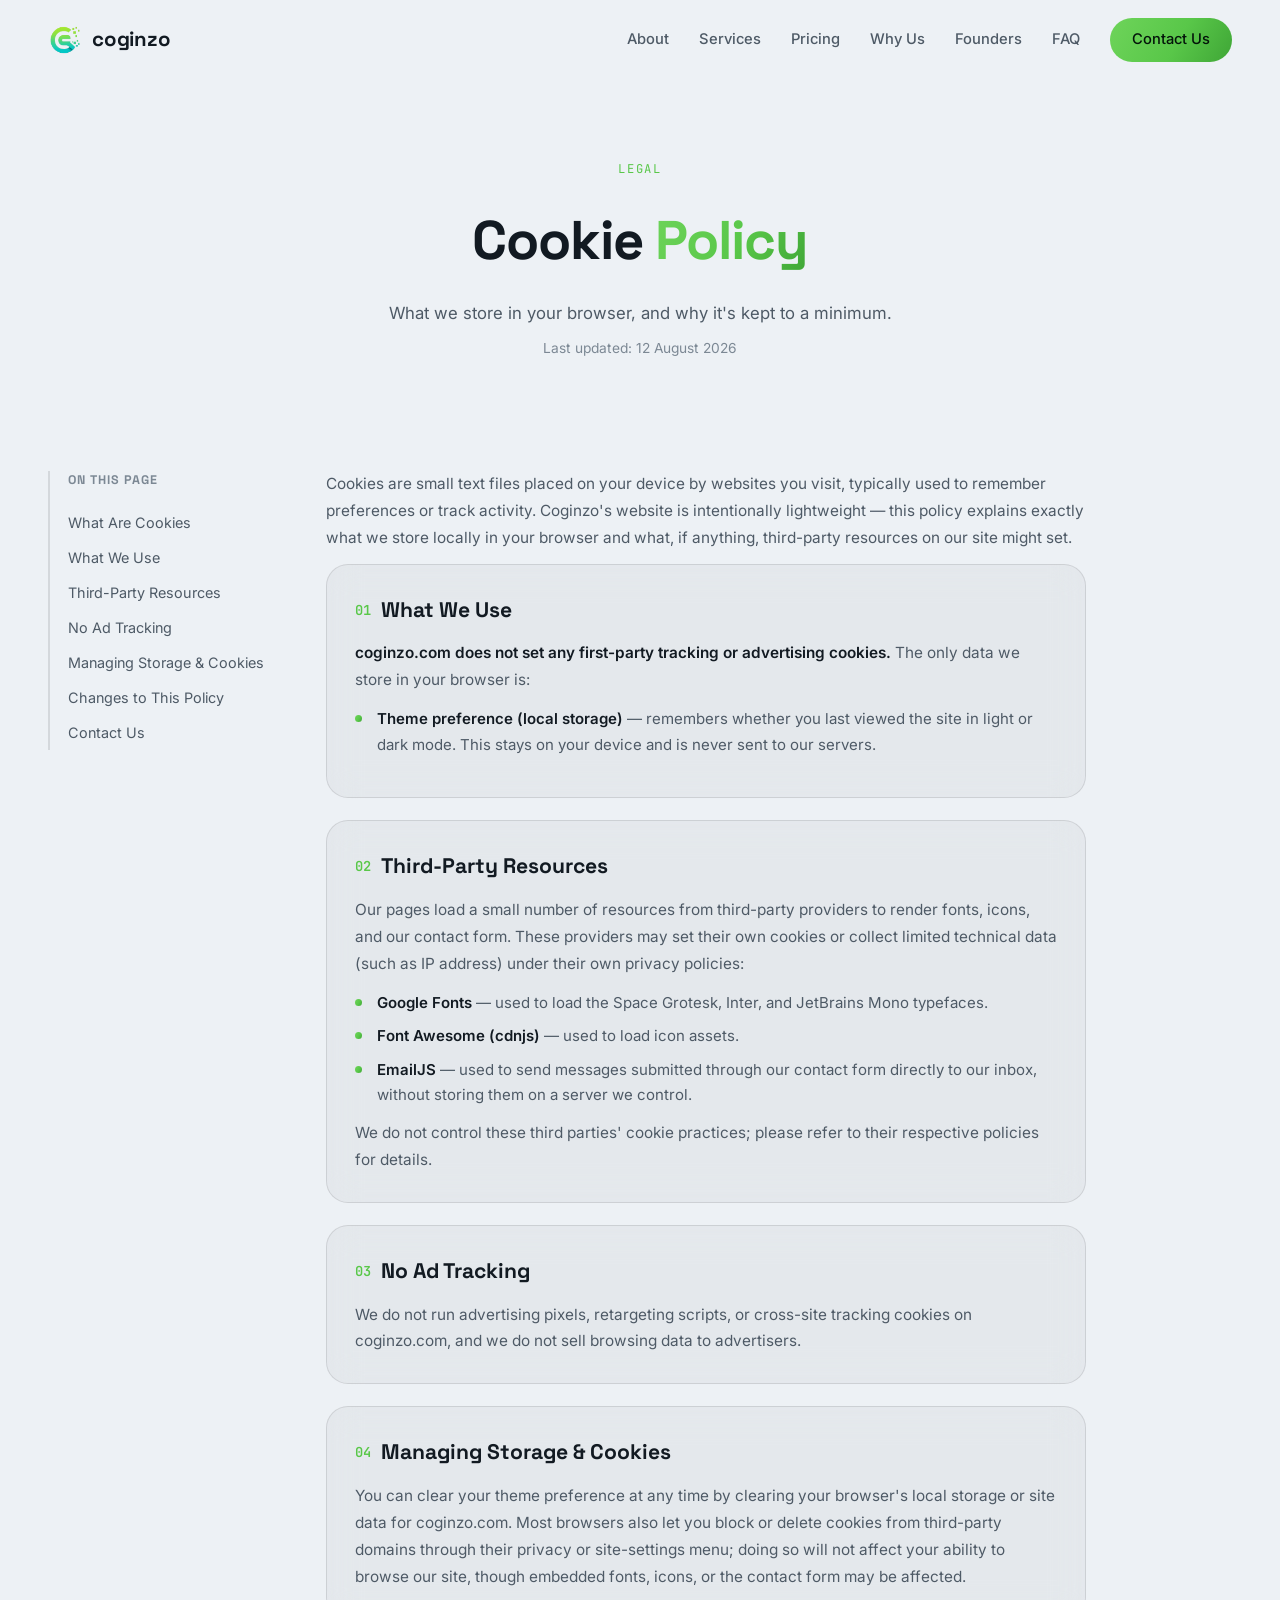
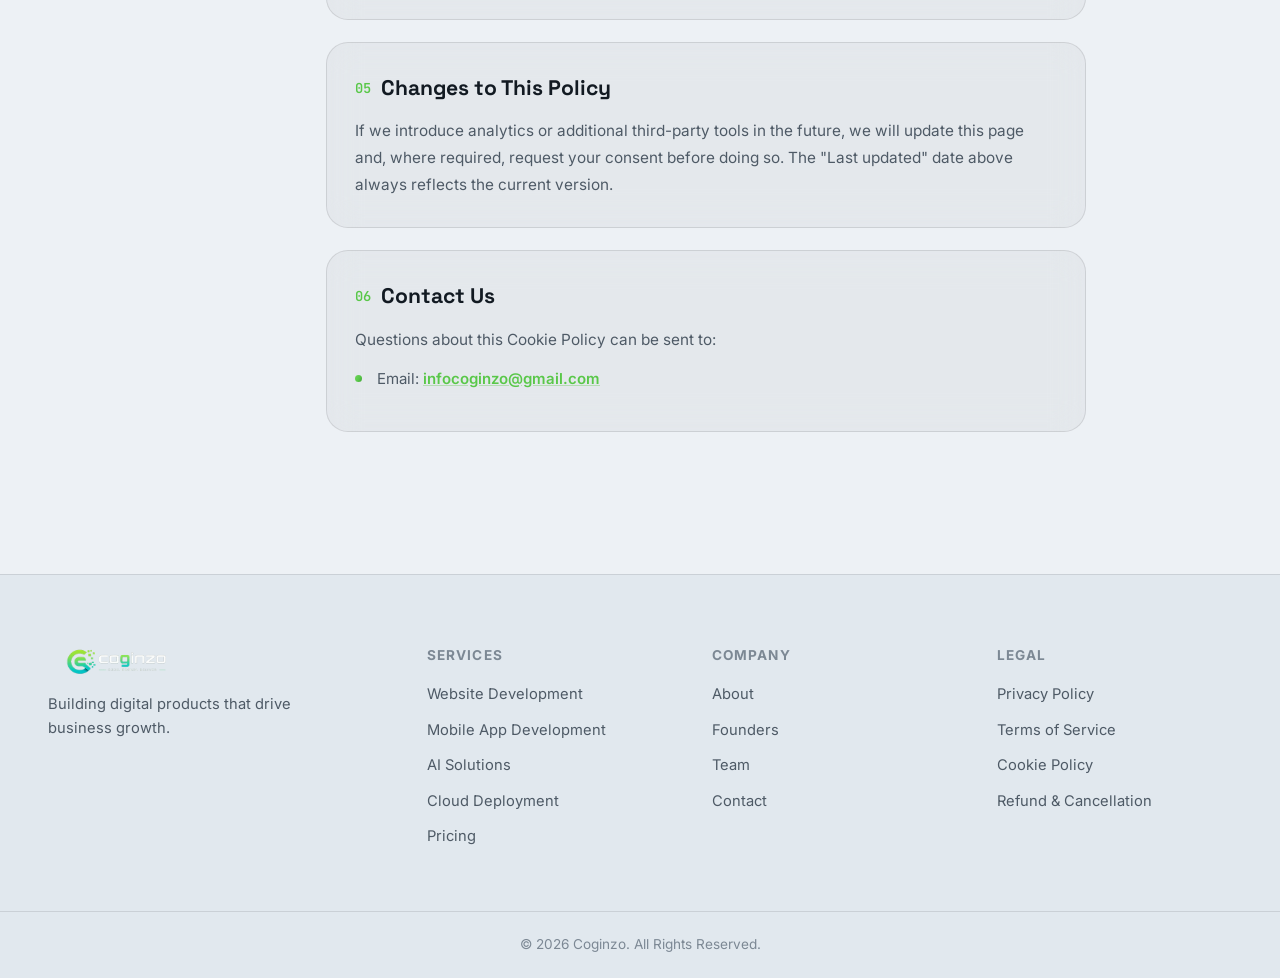
==== commit 6ea0d98f: "Add files via upload" ====
--- a/coginzo main/cookie-policy.html
+++ b/coginzo main/cookie-policy.html
@@ -3,13 +3,13 @@
 <head>
 <meta charset="UTF-8">
 <meta name="viewport" content="width=device-width, initial-scale=1.0">
-<script>
+<!-- <script>
 (function(){
   var saved = localStorage.getItem("coginzo-theme");
   var theme = saved || (window.matchMedia && window.matchMedia("(prefers-color-scheme: dark)").matches ? "dark" : "light");
   document.documentElement.setAttribute("data-theme", theme);
 })();
-</script>
+</script> -->
 <title>Cookie Policy | Coginzo</title>
 <meta name="description" content="Learn what cookies and local storage Coginzo's website uses, why, and how to control them.">
 <meta name="robots" content="index, follow">
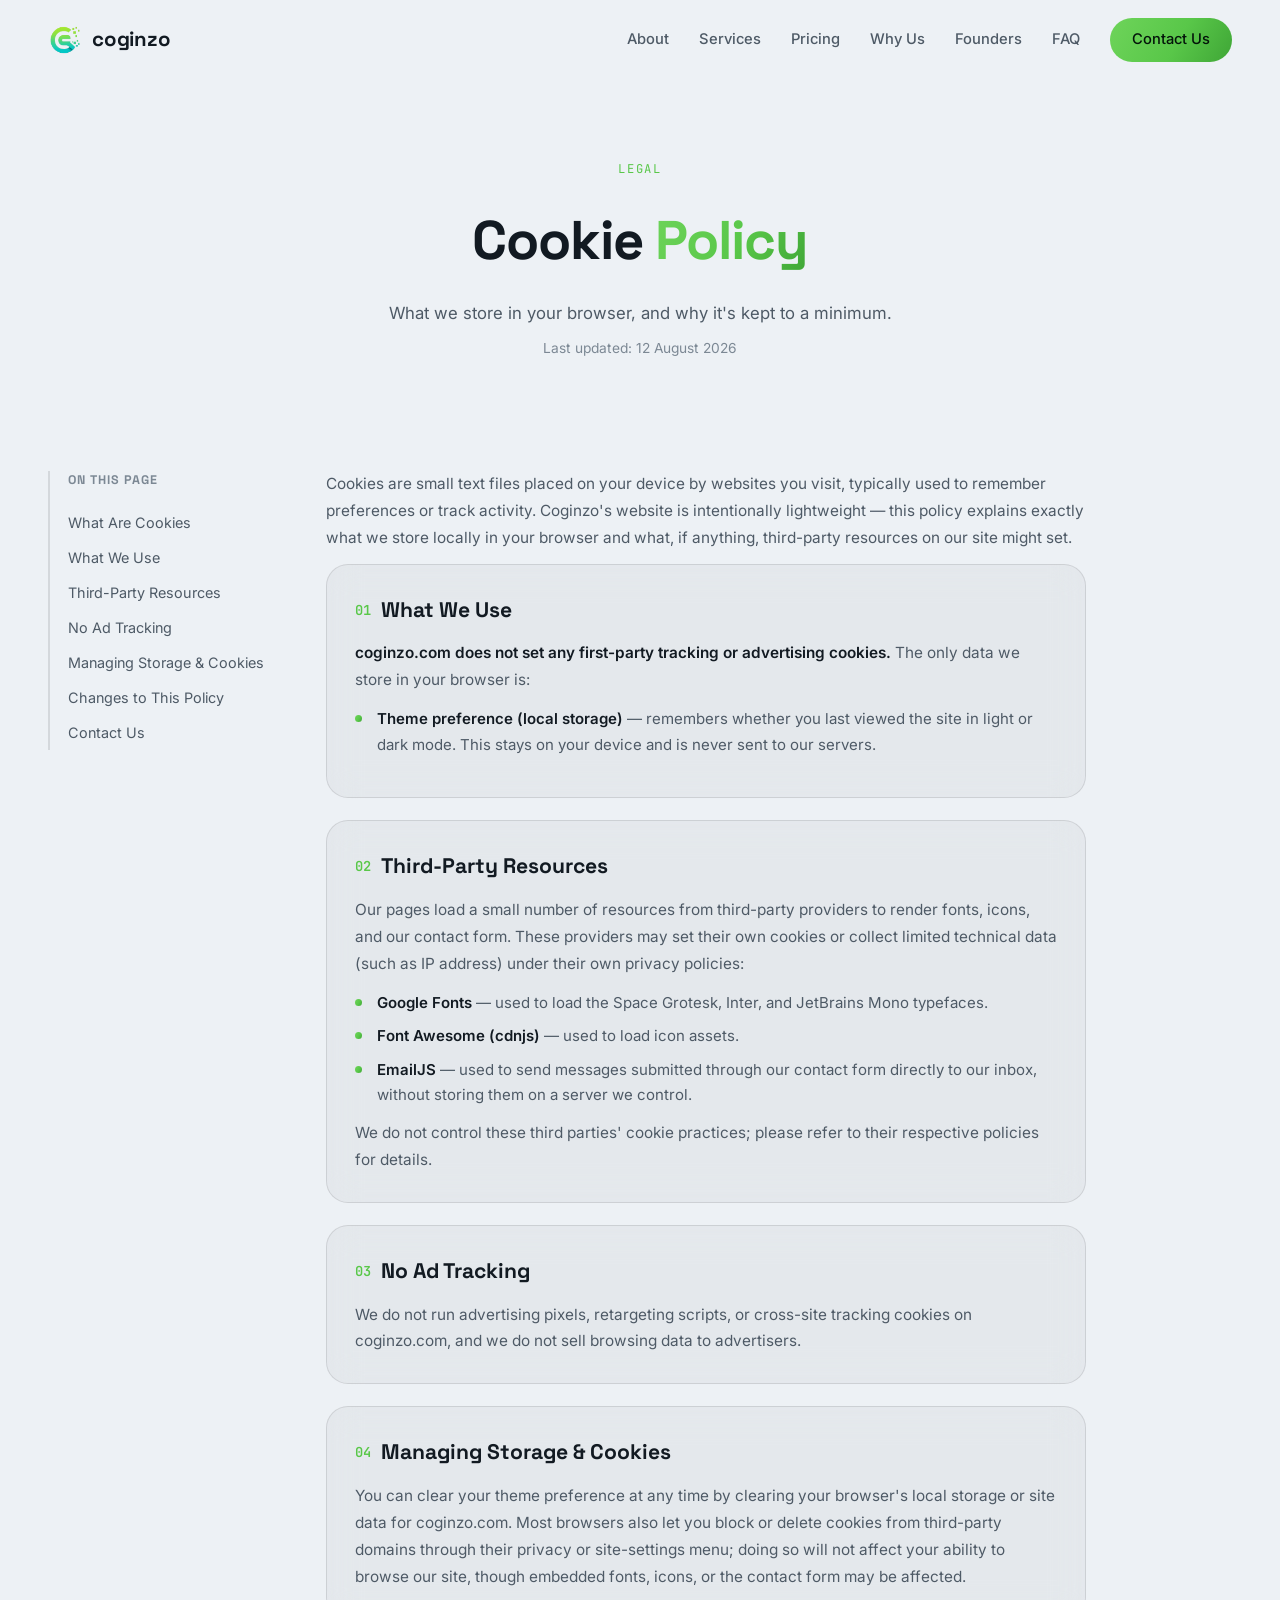
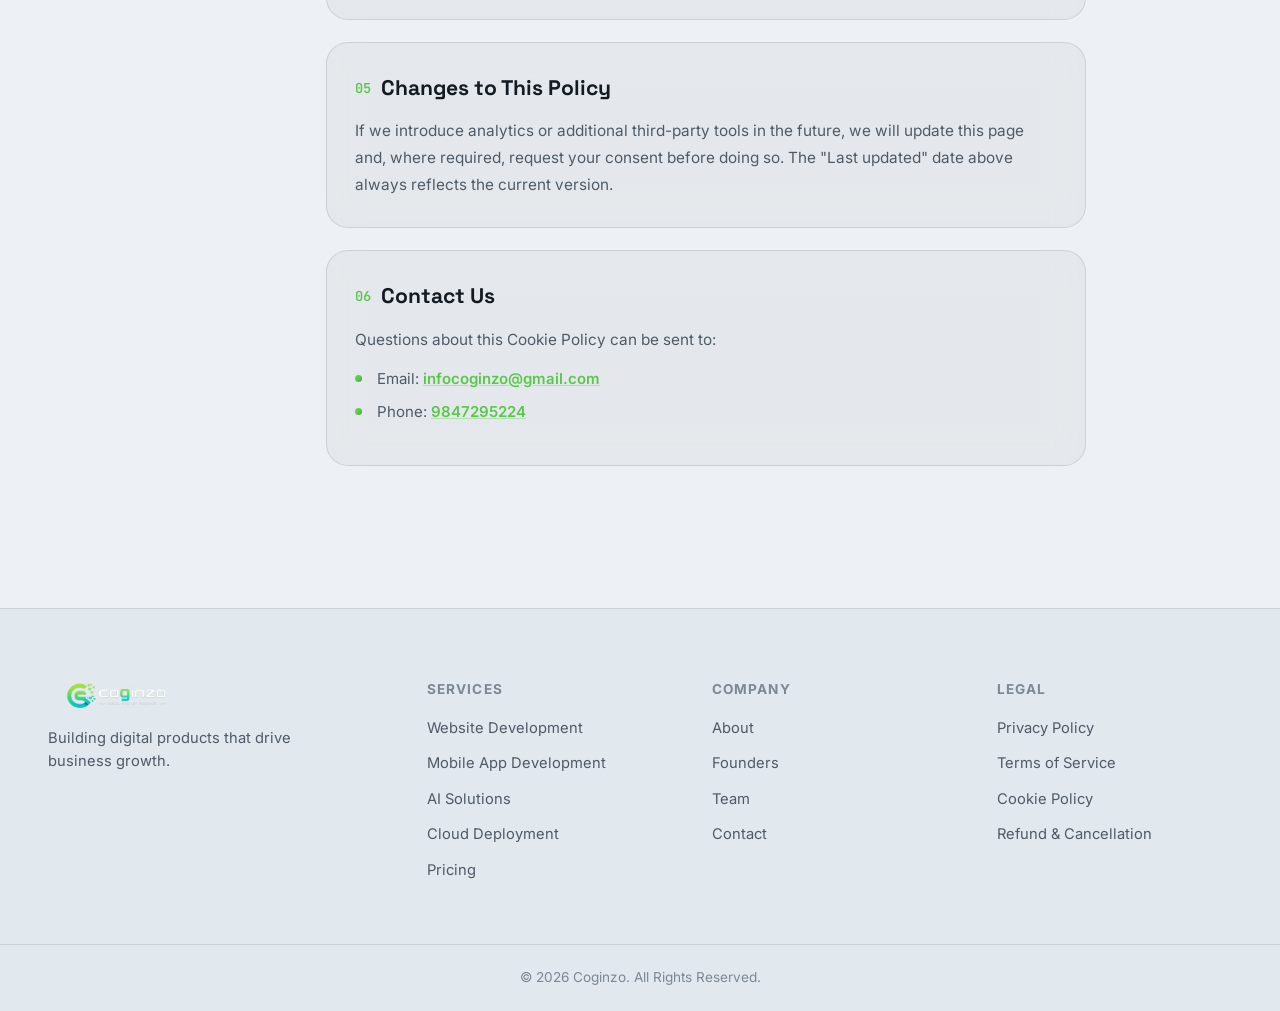
==== commit 85897a44: "Add files via upload" ====
--- a/coginzo main/cookie-policy.html
+++ b/coginzo main/cookie-policy.html
@@ -149,6 +149,7 @@
           <p>Questions about this Cookie Policy can be sent to:</p>
           <ul>
             <li>Email: <a href="mailto:infocoginzo@gmail.com">infocoginzo@gmail.com</a></li>
+            <li>Phone: <a href="tel:+919847295224">9847295224</a></li>
           </ul>
         </div>
 
--- a/coginzo main/css/style.css
+++ b/coginzo main/css/style.css
@@ -355,6 +355,7 @@
 /* ===================== Grids ===================== */
 .grid{display:grid; gap:22px;}
 .grid-5{grid-template-columns:repeat(5, 1fr);}
+@media (min-width:1101px){ .grid-5 > :last-child:nth-child(5n+1){grid-column:3;} }
 .grid-4{grid-template-columns:repeat(4, 1fr);}
 .grid-3{grid-template-columns:repeat(3, 1fr);}
 
